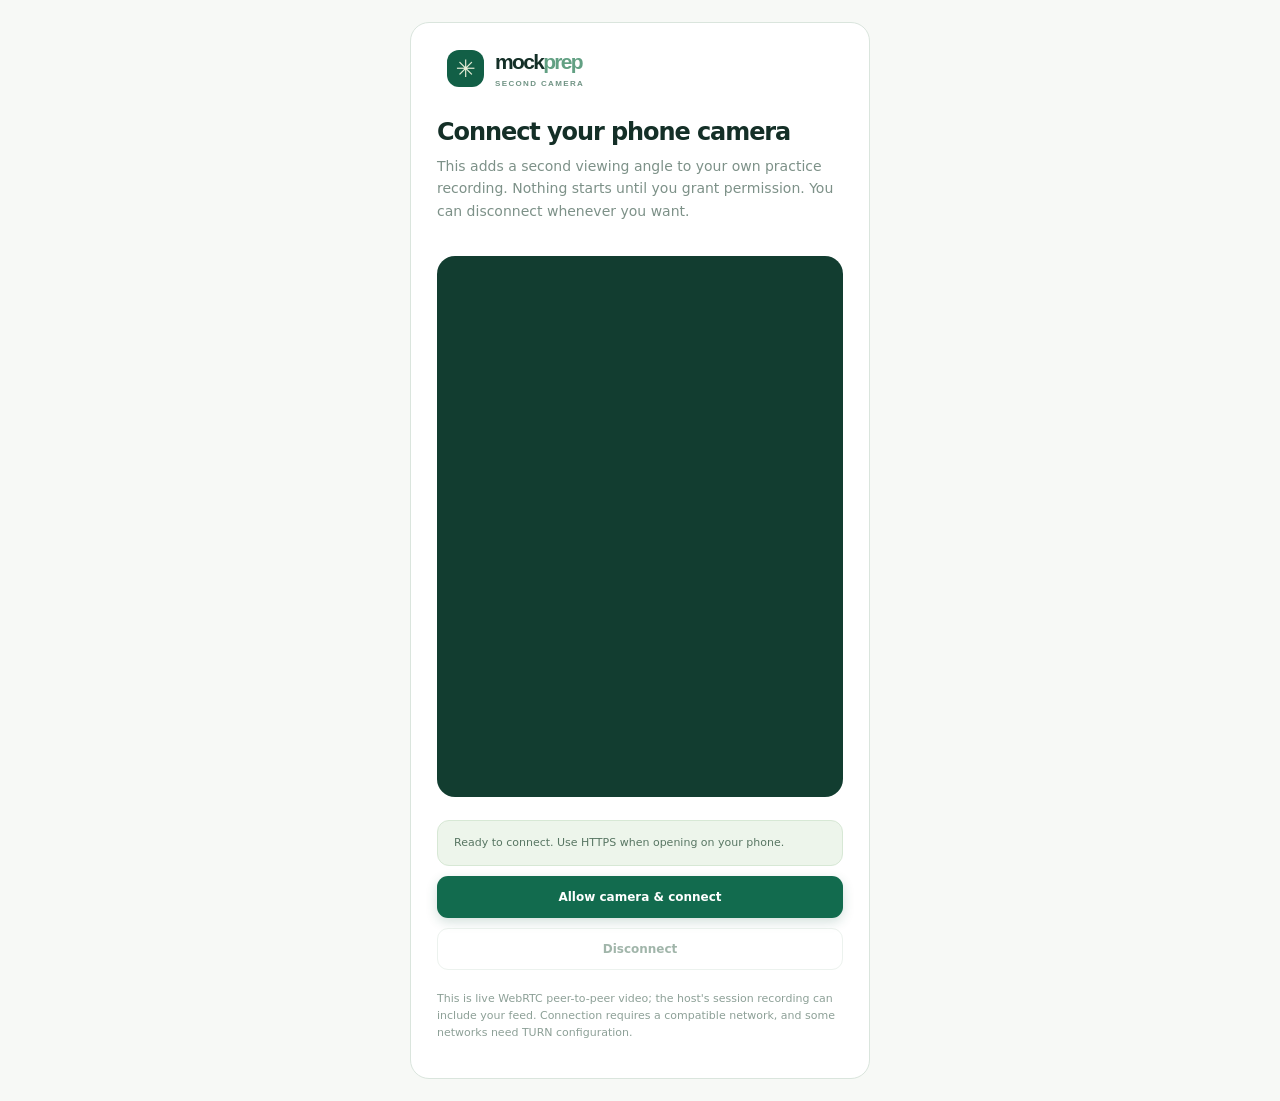
==== static/secondary.html @ 9dd59735 "Initial project upload" ====
<!doctype html><html lang="en"><head><meta charset="utf-8"/><meta name="viewport" content="width=device-width,initial-scale=1"/><title>Secondary camera · Mock Prep</title><link rel="stylesheet" href="/static/style.css"/></head><body class="secondary-body">
<main class="secondary-card"><div class="brand"><span class="brand-mark">✳</span><div class="brand-name">mock<span class="brand-highlight">prep</span><small>SECOND CAMERA</small></div></div>
<h2>Connect your phone camera</h2><p class="muted">This adds a second viewing angle to your own practice recording. Nothing starts until you grant permission. You can disconnect whenever you want.</p>
<video id="preview" autoplay muted playsinline style="width:100%;aspect-ratio:3/4;object-fit:cover;border-radius:18px;background:#123d30;margin:20px 0"></video>
<div id="status" class="info-banner">Ready to connect. Use HTTPS when opening on your phone.</div>
<button id="connect" class="btn primary full">Allow camera & connect</button><button id="disconnect" class="btn ghost full" disabled>Disconnect</button>
<p class="fine-print">This is live WebRTC peer-to-peer video; the host's session recording can include your feed. Connection requires a compatible network, and some networks need TURN configuration.</p>
</main><script type="module" src="/static/secondary.js"></script></body></html>
---- static/style.css ----
:root{--bg:#f7f9f6;--paper:#fff;--ink:#142f27;--ink2:#25483c;--muted:#7d9188;--green:#126b4e;--accent:#dfeedd;--sage:#edf4e9;--line:#dae5dd;--yellow:#f5ecc7;--shadow:0 14px 40px rgba(14,42,28,.065);--danger:#ad514a;--blue:#e8eefb;font-family:'DM Sans',system-ui,sans-serif;color:var(--ink)}*{box-sizing:border-box}body{margin:0;background:var(--bg);font-size:14px}button,input,select,textarea{font:inherit}button{cursor:pointer}button:disabled{cursor:not-allowed;opacity:.5}input,textarea,select{background:#fff;color:var(--ink);border:1px solid #d7e2d9;border-radius:11px;padding:12px 14px;outline:none;max-width:100%}input:focus,textarea:focus,select:focus{border-color:#5fa48a;box-shadow:0 0 0 3px #dbeee3}label{font-weight:700;color:var(--ink);font-size:12px;display:flex;flex-direction:column;gap:8px}h1,h2,h3,h4,p{margin-top:0}h1,h2,h3,h4{font-family:Manrope,system-ui,sans-serif;letter-spacing:-.045em;color:var(--ink)}h1{font-size:36px;line-height:1.2;margin-bottom:10px}h2{font-size:24px;margin-bottom:9px}h3{font-size:17px;margin-bottom:12px}p{line-height:1.6}a{color:var(--green)}.hidden{display:none!important}.muted{color:var(--muted)}.fine-print{font-size:11px;color:#8da097;line-height:1.55}.shell{min-height:100vh;display:flex}.sidebar{width:254px;min-width:254px;padding:30px 18px 24px;background:#f0f5ee;border-right:1px solid var(--line);display:flex;flex-direction:column;gap:30px}.brand{display:flex;align-items:center;gap:11px;padding:0 10px}.brand-mark{display:grid;place-items:center;width:37px;height:37px;border-radius:12px;background:#125f46;color:#e5edd6;font-size:24px}.brand-name{font-family:Manrope,sans-serif;font-weight:800;font-size:21px;letter-spacing:-.08em;line-height:1.2}.brand-highlight{color:#62a083}.brand-name small,.auth-brand small{display:block;font-size:8px;letter-spacing:.17em;color:#719485;font-weight:800;margin-top:5px}.nav-label{color:#90a297;font-size:10px;font-weight:800;letter-spacing:.15em;margin:4px 12px -18px}.nav{display:flex;flex-direction:column;gap:6px}.nav-item{background:transparent;border:0;display:flex;align-items:center;gap:12px;padding:13px 13px;text-align:left;color:#638073;border-radius:12px;font-weight:700;font-size:12px}.nav-item:hover,.nav-item.active{background:#dcebdd;color:#124b39}.nav-icon{font-size:19px;line-height:1;width:23px;text-align:center}.sidebar-bottom{margin-top:auto;display:flex;flex-direction:column;gap:18px}.ai-state{border:1px solid var(--line);background:#f9fcf8;border-radius:13px;padding:13px;display:flex;align-items:center;gap:12px}.ai-state strong,.ai-state small{display:block;font-size:11px}.ai-state small{color:#8a9d90;margin-top:3px}.status-dot{width:9px;height:9px;background:#c5a366;border-radius:50%;box-shadow:0 0 0 4px #e9ead9;flex:none}.status-dot.ready{background:#189565;box-shadow:0 0 0 4px #e4f3e7}.support-box{padding:17px;border-radius:16px;background:#dcebdd}.support-box span{font-size:24px;color:var(--green)}.support-box strong{display:block;font-size:12px;margin:8px 0}.support-box p{font-size:11px;color:#608070;margin:0}.signout{border:0;background:none;color:#7f9186;text-align:left;padding:8px 12px;font-size:12px;font-weight:700}.workspace{flex:1;min-width:0}.topbar{height:72px;display:flex;align-items:center;justify-content:space-between;padding:0 42px;border-bottom:1px solid #e7ece7;background:#fbfcfa}.breadcrumbs{letter-spacing:.08em;font-size:10px;font-weight:800;color:#8da197}.breadcrumbs span{padding:0 10px;color:#bbcbc0}.breadcrumbs strong{color:#34594a}.top-actions{display:flex;gap:12px;align-items:center;font-size:12px;color:#436654;font-weight:700}.top-private{font-size:10px;font-weight:600;color:#85a193;margin-right:10px}.avatar{display:grid;place-items:center;background:#e0f0dc;border:1px solid #cbe1cf;border-radius:11px;width:32px;height:32px;color:#216b4f}.content{max-width:1400px;margin:auto;padding:34px 44px 56px}.heading-row{display:flex;align-items:start;justify-content:space-between;gap:20px;margin-bottom:28px}.heading-row p{color:#85988c;margin:0}.eyebrow{display:block;color:var(--green);font-size:10px;letter-spacing:.14em;font-weight:800;margin-bottom:9px}.btn{display:inline-flex;justify-content:center;align-items:center;gap:9px;border-radius:11px;padding:12px 18px;min-height:42px;white-space:nowrap;font-size:12px;font-weight:800;border:1px solid transparent;transition:.15s}.btn:hover:not(:disabled){transform:translateY(-1px)}.btn.primary{background:var(--green);color:white;box-shadow:0 4px 12px #145c4730}.btn.secondary{color:#145f44;background:#e4f2e6;border-color:#cee4d5}.btn.ghost{color:#456e58;background:#fff;border-color:#dbe7de}.btn.danger{color:var(--danger);background:#fff8f7;border-color:#eecfcd}.btn.full{width:100%}.btn.small{min-height:34px;padding:8px 11px;font-size:11px}.cards-3{display:grid;grid-template-columns:repeat(3,1fr);gap:18px}.cards-2{display:grid;grid-template-columns:repeat(2,1fr);gap:18px}.card{background:var(--paper);border:1px solid var(--line);box-shadow:0 2px 6px rgba(19,54,37,.02);border-radius:17px;padding:22px}.card.sage{background:#eaf3e7}.card.strong-sage{background:#dfefdd}.card.soft-blue{background:#ebf2ff}.card h3{margin-bottom:8px}.card p{font-size:12px;color:#718b7d;margin-bottom:0}.hero{border-radius:20px;padding:30px 34px;background:linear-gradient(110deg,#dcebd6 0%,#ecf5e8 65%,#f0f6ec 100%);position:relative;overflow:hidden;display:flex;align-items:center;justify-content:space-between;min-height:230px;margin-bottom:25px;border:1px solid #cde2d1}.hero:after{content:'✳';position:absolute;font-size:330px;color:#cce4c8;opacity:.47;right:10px;top:-85px;pointer-events:none}.hero-content{z-index:1;max-width:560px}.hero h1{font-size:33px}.hero p{font-size:13px;color:#648472;max-width:460px;margin-bottom:21px}.hero .btn{position:relative;z-index:2}.stat-number{font-size:32px;font-family:Manrope,sans-serif;font-weight:800;letter-spacing:-.06em;margin:5px 0}.stat-label{font-size:11px;color:#839b8b;font-weight:700}.stat-icon{font-size:19px;color:var(--green)}.section-heading{display:flex;align-items:center;justify-content:space-between;margin:27px 0 16px}.section-heading h2{font-size:19px;margin:0}.section-heading button{border:none;background:none;color:var(--green);font-size:12px;font-weight:700}.empty{padding:25px;text-align:center;color:#869b8e;font-size:13px}.empty .illustration{font-size:34px;display:block;margin-bottom:8px}.session-row{display:grid;grid-template-columns:1.3fr .9fr .55fr 1fr auto;align-items:center;gap:10px;padding:15px 17px;border-bottom:1px solid #edf1ed}.session-row:last-child{border-bottom:none}.session-row strong{font-size:12px}.session-row span,.session-row small{font-size:11px;color:#81978a}.pill{display:inline-flex;align-items:center;gap:5px;padding:5px 9px;background:#e4f2e4;color:#207252;border-radius:999px;font-size:10px;font-weight:800}.pill.yellow{background:#fff4d6;color:#9c7c2f}.pill.blue{background:#eaf0fd;color:#4d69a2}.form-grid{display:grid;grid-template-columns:1.45fr 1fr;gap:22px;align-items:start}.field-row{display:grid;grid-template-columns:repeat(2,1fr);gap:15px;margin-bottom:18px}.field{margin-bottom:17px}.choice-row{display:flex;flex-wrap:wrap;gap:10px;margin:12px 0 21px}.choice{display:flex;align-items:center;gap:9px;border:1px solid #dbe7df;padding:11px 14px;border-radius:12px;background:#fff;font-size:12px;font-weight:700;color:#557566;cursor:pointer}.choice input{accent-color:var(--green)}.check-list{display:flex;flex-direction:column;gap:12px}.check-line{display:flex;flex-direction:row;gap:12px;align-items:center;font-size:12px;font-weight:700;padding:12px;border:1px solid #e0eae1;border-radius:12px;background:#fdfefd;cursor:pointer}.check-line input{accent-color:var(--green);width:17px;height:17px;flex:none}.check-line span{font-size:10px;line-height:1.5;color:#88a094;font-weight:400;display:block;margin-top:3px}.device-preview{border-radius:16px;background:#173b30;height:228px;overflow:hidden;display:flex;align-items:center;justify-content:center;position:relative;color:#adc3b3}.device-preview video{width:100%;height:100%;object-fit:cover;transform:scaleX(-1)}.preview-label{position:absolute;left:12px;bottom:12px;background:#102e26dd;color:#e4f2e6;padding:7px 10px;border-radius:8px;font-size:10px;font-weight:700}.note-banner,.info-banner{padding:13px 16px;background:#edf5eb;border:1px solid #d7e8d5;border-radius:12px;color:#587663;font-size:11px;line-height:1.6}.info-banner.warning{background:#fff7e7;border-color:#f4e2b3;color:#886d3e}.info-banner.danger{background:#fff1ef;border-color:#f3cbc6;color:#9f524c}.prepare-actions{display:flex;align-items:center;gap:10px;margin-top:20px;flex-wrap:wrap}.mini-meter{display:flex;gap:3px;align-items:end;height:22px}.mini-meter span{width:4px;border-radius:3px;background:#6daa8b;height:40%}.room-layout{display:grid;grid-template-columns:minmax(0,1.5fr) minmax(300px,.75fr);gap:20px}.exam-top{display:flex;justify-content:space-between;gap:15px;align-items:center;margin-bottom:20px}.exam-status{display:flex;gap:10px;align-items:center;flex-wrap:wrap}.record-chip{display:flex;gap:8px;align-items:center;background:#f5e3de;color:#a95e51;border-radius:99px;padding:8px 12px;font-size:10px;font-weight:800}.record-chip .record-dot{height:7px;width:7px;background:#e15e55;border-radius:50%;animation:pulse 1.5s infinite}@keyframes pulse{50%{opacity:.3}}.timer{font-family:Manrope,sans-serif;font-weight:800;font-size:18px;color:#456d53}.room-question{padding:24px 26px;border-radius:18px;background:#e6f1e3;border:1px solid #d1e4ce;min-height:154px}.room-question h2{font-size:22px;line-height:1.45;max-width:620px}.question-number{font-size:10px;font-weight:800;color:#5c9175;letter-spacing:.15em;display:block;margin-bottom:12px}.video-stage{height:260px;border-radius:17px;background:#0d2924;display:grid;grid-template-columns:1fr 1fr;gap:10px;padding:12px;margin:18px 0}.video-feed{border-radius:11px;background:#16392e;overflow:hidden;position:relative;display:flex;align-items:center;justify-content:center;color:#82a99a;font-size:12px;min-width:0}.video-feed video{height:100%;width:100%;object-fit:cover}.video-feed .feed-name{position:absolute;left:10px;bottom:10px;padding:5px 8px;border-radius:6px;background:#06271ebd;color:#fff;font-size:10px}.video-feed .placeholder{padding:15px;text-align:center}.room-answer{width:100%;min-height:122px;resize:vertical;margin-top:12px;background:#fcfefb}.room-controls{display:flex;gap:10px;align-items:center;justify-content:space-between;flex-wrap:wrap;margin-top:15px}.room-side{display:flex;flex-direction:column;gap:15px}.signal-grid{display:grid;grid-template-columns:1fr 1fr;gap:9px}.signal{border-radius:12px;border:1px solid #e4ede6;padding:11px;background:#fbfdfb}.signal strong{display:block;font-size:11px}.signal small{font-size:10px;color:#8ca194}.signal .dot{display:inline-block;width:7px;height:7px;border-radius:50%;background:#a6b9ae;margin-right:5px}.signal .dot.on{background:#24996b}.progress-track{height:7px;background:#e4ebe2;border-radius:99px;overflow:hidden;margin-top:14px}.progress-track>div{height:100%;width:0;background:#23825d;border-radius:99px}.activity-list{max-height:205px;overflow:auto;display:flex;flex-direction:column;gap:10px}.activity{display:flex;gap:10px;align-items:start;font-size:10px;color:#6e8c7a}.activity time{font-family:monospace;color:#a4b8ab}.activity strong{font-weight:700;color:#3b624c}.room-side .card{padding:18px}.room-side .card h3{font-size:13px}.report-hero{background:#e8f3e6;border-radius:19px;padding:26px 30px;display:flex;align-items:center;justify-content:space-between;gap:25px;border:1px solid #d2e6d1;margin-bottom:24px}.report-score{font-size:57px;font-weight:800;font-family:Manrope,sans-serif;letter-spacing:-.08em;color:#126b4e;line-height:1}.report-score small{font-size:17px;letter-spacing:0}.report-stat{display:grid;grid-template-columns:repeat(2,1fr);gap:12px}.report-stat .metric{background:#f4f8f2;border-radius:12px;padding:14px}.report-stat .metric span{font-size:10px;color:#729482}.report-stat .metric strong{display:block;font-size:19px;margin-top:6px}.report-bullets{display:flex;flex-direction:column;gap:11px;margin:0;padding:0;list-style:none}.report-bullets li{line-height:1.6;font-size:12px;color:#557465;position:relative;padding-left:19px}.report-bullets li:before{content:'✳';position:absolute;left:0;top:0;color:#32936c}.score-row{display:flex;align-items:center;gap:15px;margin:16px 0}.score-row label{width:115px;flex:none}.score-row .progress-track{flex:1;margin:0;height:8px}.score-row strong{font-size:11px;width:35px;text-align:right}.qa-entry{padding:18px 0;border-bottom:1px solid var(--line)}.qa-entry:last-child{border-bottom:none}.qa-entry .q{font-size:13px;font-weight:800;margin-bottom:8px}.qa-entry .a{font-size:12px;color:#648270;line-height:1.6;white-space:pre-wrap}.qa-entry .feedback{margin-top:10px;background:#f0f6ee;border-radius:9px;padding:10px 12px;color:#416951;font-size:11px}.divider{height:1px;background:var(--line);margin:18px 0}.event-table{width:100%;border-collapse:collapse}.event-table td,.event-table th{padding:12px;border-bottom:1px solid #e9eee9;font-size:11px;text-align:left}.event-table th{color:#91a496;font-size:10px;letter-spacing:.08em}.chart{display:flex;gap:8px;align-items:end;height:175px;padding-top:12px}.chart-item{flex:1;display:flex;flex-direction:column;align-items:center;justify-content:end;gap:7px;min-width:0}.chart-bar{background:#b8d9bb;border-radius:7px 7px 0 0;width:70%;max-width:48px;min-height:3px}.chart-item:last-child .chart-bar{background:#267854}.chart-item span{font-size:9px;color:#8ca295}.chart-item strong{font-size:10px;color:#477458}.toast{position:fixed;bottom:24px;right:26px;background:#133e30;color:#fff;padding:14px 19px;border-radius:13px;z-index:2000;box-shadow:0 14px 50px #1a3e3060;max-width:400px;font-size:12px;line-height:1.5}.toast.error{background:#963c3b}.auth-backdrop{position:fixed;inset:0;z-index:1000;background:linear-gradient(140deg,#e0eee0,#fafcf8 65%,#eaf2e4);display:grid;place-items:center;padding:20px}.auth-card{width:100%;max-width:400px;background:white;border:1px solid #e0ebe0;border-radius:22px;box-shadow:var(--shadow);padding:32px}.auth-brand{display:flex;align-items:center;gap:10px;font-weight:800;font-family:Manrope;font-size:22px;letter-spacing:-.06em;margin-bottom:33px}.auth-card h1{font-size:29px}.auth-card .muted{font-size:12px;margin-bottom:25px}.auth-card form{display:flex;flex-direction:column;gap:16px}.auth-card label{font-size:12px}.auth-card .btn{margin-top:7px}.auth-switch{border:0;background:none;color:#6e8877;font-size:12px;margin:19px auto;display:block}.auth-switch strong{color:var(--green)}.auth-privacy{border-top:1px solid #e8eee8;padding-top:17px;color:#92a49a;font-size:10px;line-height:1.6;text-align:center;margin:0}.source-video{display:none!important}.secondary-body{min-height:100vh;display:grid;place-items:center;padding:22px}.secondary-card{width:100%;max-width:460px;background:white;padding:26px;border:1px solid var(--line);border-radius:19px}.secondary-card h2{margin-top:29px}.secondary-card .btn{margin-top:10px}.secondary-card .fine-print{margin-top:20px}.tag{font-size:10px;color:#458968;font-weight:800;letter-spacing:.1em}.widget-row{display:flex;gap:10px;flex-wrap:wrap;align-items:center}.small-code{word-break:break-all;font-size:11px;background:#e8f1e7;border:1px solid #cbded0;padding:10px;border-radius:9px;color:#446e58}.no-wrap{white-space:nowrap}.danger-zone{border:1px solid #f0c9c5;background:#fff8f8;border-radius:16px;padding:20px}.notice{font-size:11px;color:#95a498;margin-top:11px}.status-legend{display:flex;gap:15px;flex-wrap:wrap;color:#83a090;font-size:10px}.spinner{display:inline-block;width:14px;height:14px;border:2px solid #ffffff7a;border-top-color:transparent;border-radius:50%;animation:spin .7s linear infinite}@keyframes spin{to{transform:rotate(360deg)}}
@media(max-width:1050px){.sidebar{width:215px;min-width:215px}.content{padding:25px 25px 55px}.room-layout{grid-template-columns:1fr}.room-side{display:grid;grid-template-columns:repeat(2,1fr)}}@media(max-width:730px){.shell{display:block}.sidebar{width:100%;min-width:0;padding:11px 13px;gap:6px;position:sticky;top:0;z-index:200;border-bottom:1px solid var(--line)}.sidebar .brand,.sidebar .sidebar-bottom,.nav-label{display:none}.sidebar .nav{flex-direction:row;justify-content:space-between;gap:3px}.nav-item{font-size:0;flex:1;justify-content:center;padding:12px 4px}.nav-icon{font-size:20px}.topbar{height:54px;padding:0 17px}.top-private{display:none}.content{padding:20px 16px 50px}.heading-row{display:block}.heading-row>.btn{margin-top:15px}.hero{padding:22px;min-height:210px}.hero:after{font-size:210px;right:-20px;top:0}.hero h1{font-size:26px}.hero p{max-width:300px}.cards-3,.cards-2,.form-grid{grid-template-columns:1fr}.field-row{grid-template-columns:1fr}.room-side{grid-template-columns:1fr}.video-stage{height:190px}.room-question{padding:17px}.room-question h2{font-size:17px}.report-hero{display:block}.report-score{margin-top:20px}.session-row{grid-template-columns:1fr 1fr}.session-row>*:nth-child(3){display:none}.session-row .btn{justify-self:start}.room-controls{align-items:stretch}.room-controls .btn{flex:1}.top-actions #userName{display:none}}


/* Detailed Mock Exam Report Custom Styling */
body:has(.report-page), .workspace:has(.report-page) { background: #f5faf4 !important; }
.report-page { max-width: 1240px; margin: 0 auto; font-family: -apple-system, BlinkMacSystemFont, "Segoe UI", Roboto, "Helvetica Neue", Arial, sans-serif; }
.report-header { display: flex; justify-content: space-between; align-items: flex-start; margin-bottom: 18px; }
.report-title-group h1 { font-size: 28px; font-weight: 700; color: #16201a; margin: 0 0 6px 0; letter-spacing: -0.02em; }
.report-subtitle { font-size: 13px; color: #6f8377; margin: 0; font-weight: 400; }
.report-ready-badge { background: #bddecb; color: #1d5f3a; font-size: 10px; font-weight: 800; letter-spacing: 0.08em; padding: 6px 14px; border-radius: 999px; text-transform: uppercase; display: inline-flex; align-items: center; }
.report-tabs { display: flex; gap: 8px; margin-bottom: 22px; align-items: center; }
.report-tab-btn { border: none; background: transparent; color: #5d7567; font-size: 12px; font-weight: 500; padding: 7px 15px; border-radius: 999px; cursor: pointer; transition: all 0.15s; }
.report-tab-btn:hover { background: #eaf3e8; color: #143d28; }
.report-tab-btn.active { background: #cbe6d4; color: #143d28; font-weight: 700; }
.report-metric-cards { display: grid; grid-template-columns: repeat(4, 1fr); gap: 16px; margin-bottom: 18px; }
.report-metric-card { background: #ffffff; border: 1px solid #dae5dd; border-radius: 14px; padding: 18px 20px; box-shadow: 0 1px 3px rgba(18,50,35,0.02); }
.report-metric-card.warning { background: #fff5da; border-color: #fae4a8; }
.metric-top-label { font-size: 11.5px; font-weight: 500; color: #6f8578; margin-bottom: 6px; }
.report-metric-card.warning .metric-top-label { color: #7d6328; }
.metric-big-val { font-size: 28px; font-weight: 700; color: #16201a; margin: 4px 0 2px; line-height: 1.1; letter-spacing: -0.02em; }
.metric-big-val small { font-size: 20px; font-weight: 500; color: #16201a; }
.report-metric-card.warning .metric-big-val { color: #16201a; }
.metric-caption { font-size: 11px; color: #879c90; }
.report-metric-card.warning .metric-caption { color: #94783b; }
.report-alert-banner { background: #fdf6da; border: 1px solid #fae4a8; border-radius: 12px; padding: 15px 19px; margin-bottom: 20px; }
.report-alert-banner .alert-title { font-size: 13px; font-weight: 700; color: #784812; margin-bottom: 4px; }
.report-alert-banner .alert-desc { font-size: 11.5px; color: #8a581c; line-height: 1.5; margin: 0; }
.report-three-col { display: grid; grid-template-columns: 1fr 1.15fr 0.98fr; gap: 16px; margin-bottom: 18px; align-items: stretch; }
.report-col-card { background: #ffffff; border: 1px solid #dae5dd; border-radius: 14px; padding: 20px; display: flex; flex-direction: column; box-shadow: 0 1px 3px rgba(18,50,35,0.02); }
.report-col-card.sage-card { background: #edf5ea; border-color: #dceadc; }
.report-col-card h3 { font-size: 15px; font-weight: 700; color: #16201a; margin: 0 0 4px 0; }
.report-col-card .col-sub { font-size: 11.5px; color: #72877b; margin: 0 0 16px 0; }
.report-col-card.sage-card .col-sub { color: #6d8376; }
.q-review-list { display: flex; flex-direction: column; gap: 10px; }
.q-review-item { background: #eff9ee; border: 1px solid #ddedd9; border-radius: 8px; padding: 11px 13px; cursor: pointer; transition: border-color 0.15s, background 0.15s; }
.q-review-item:hover { border-color: #bcd4c2; }
.q-review-item.needs-review { background: #fff8dc; border-color: #fae6b2; }
.q-item-header { font-size: 12.5px; font-weight: 700; color: #16201a; margin-bottom: 3px; }
.q-item-verdict { font-size: 11.5px; color: #366049; display: block; font-weight: 500; }
.q-review-item.needs-review .q-item-verdict { color: #8e4e08; font-weight: 600; }
.q-item-cma { font-size: 10.5px; color: #758d80; display: block; margin-top: 3px; }
.q-review-item.needs-review .q-item-cma { color: #8d7546; }
.q-item-detail { display: none; margin-top: 10px; padding-top: 10px; border-top: 1px dashed #dbe5dc; font-size: 11px; color: #507060; }
.q-review-item.expanded .q-item-detail { display: block; }
.timeline-list { display: flex; flex-direction: column; gap: 14px; }
.timeline-row { display: grid; grid-template-columns: 46px 1fr; gap: 10px; align-items: start; }
.timeline-time { font-family: ui-monospace, SFMono-Regular, Menlo, monospace; font-size: 11.5px; font-weight: 700; color: #16201a; }
.timeline-title { font-size: 12px; font-weight: 700; color: #16201a; display: block; }
.timeline-sub { font-size: 10.5px; color: #758d80; display: block; margin-top: 2px; }
.cma-chart-box { position: relative; width: 100%; height: 215px; margin: 0 auto; display: flex; align-items: center; justify-content: center; }
.cma-svg { width: 100%; height: 100%; overflow: visible; }
.cma-legend { font-size: 11px; color: #4e6b5b; line-height: 1.6; margin-top: 10px; }
.cma-disclaimer { font-size: 10.5px; color: #748e80; padding-top: 14px; margin-top: auto; line-height: 1.4; border-top: none; }
.report-bottom-grid { display: grid; grid-template-columns: 1.8fr 1fr; gap: 16px; margin-bottom: 20px; }
.evidence-card { background: #ffffff; border: 1px solid #dae5dd; border-radius: 12px; padding: 18px 20px; box-shadow: 0 1px 3px rgba(18,50,35,0.02); }
.evidence-card h3 { font-size: 14px; font-weight: 700; color: #16201a; margin: 0 0 6px 0; }
.evidence-status { font-size: 11.5px; font-weight: 500; color: #274f3b; margin-bottom: 5px; }
.evidence-desc { font-size: 10.5px; color: #768e81; line-height: 1.5; margin-top: 0; }
.nextstep-card { background: #eff7ec; border: 1px solid #dceadc; border-radius: 12px; padding: 18px 20px; display: flex; flex-direction: column; }
.nextstep-card h3 { font-size: 14px; font-weight: 700; color: #16201a; margin: 0 0 6px 0; }
.nextstep-text { font-size: 11.5px; color: #3d5e4d; margin-bottom: 12px; }
.nextstep-actions { display: flex; gap: 8px; margin-top: auto; }
.btn-dark-sm { background: #1b221e; color: #ffffff; border: none; border-radius: 6px; padding: 7px 15px; font-size: 11.5px; font-weight: 600; cursor: pointer; transition: transform 0.15s; }
.btn-dark-sm:hover { transform: translateY(-1px); }
.btn-outline-sm { background: #ffffff; border: 1px solid #cbd8cd; color: #1b221e; border-radius: 6px; padding: 7px 15px; font-size: 11.5px; font-weight: 600; cursor: pointer; transition: transform 0.15s; }
.btn-outline-sm:hover { transform: translateY(-1px); }
.report-footer-actions { display: flex; align-items: center; gap: 10px; flex-wrap: wrap; margin-top: 8px; }
.report-footer-actions .btn { background: #ffffff; border: 1px solid #cbd8cd; color: #1b221e; border-radius: 6px; padding: 7px 15px; font-size: 11.5px; font-weight: 600; }
.report-footer-note { font-size: 10.5px; color: #768e81; margin-left: 10px; }
.recording-modal-backdrop { position: fixed; inset: 0; background: rgba(14, 34, 25, 0.65); backdrop-filter: blur(4px); z-index: 2500; display: flex; align-items: center; justify-content: center; padding: 20px; }
.recording-modal-card { background: #ffffff; border-radius: 16px; max-width: 720px; width: 100%; padding: 22px; box-shadow: 0 20px 50px rgba(0,0,0,0.2); }
@media (max-width: 950px) {
  .report-metric-cards { grid-template-columns: repeat(2, 1fr); }
  .report-three-col { grid-template-columns: 1fr; }
  .report-bottom-grid { grid-template-columns: 1fr; }
}
@media (max-width: 550px) {
  .report-metric-cards { grid-template-columns: 1fr; }
  .report-header { flex-direction: column; gap: 10px; }
}
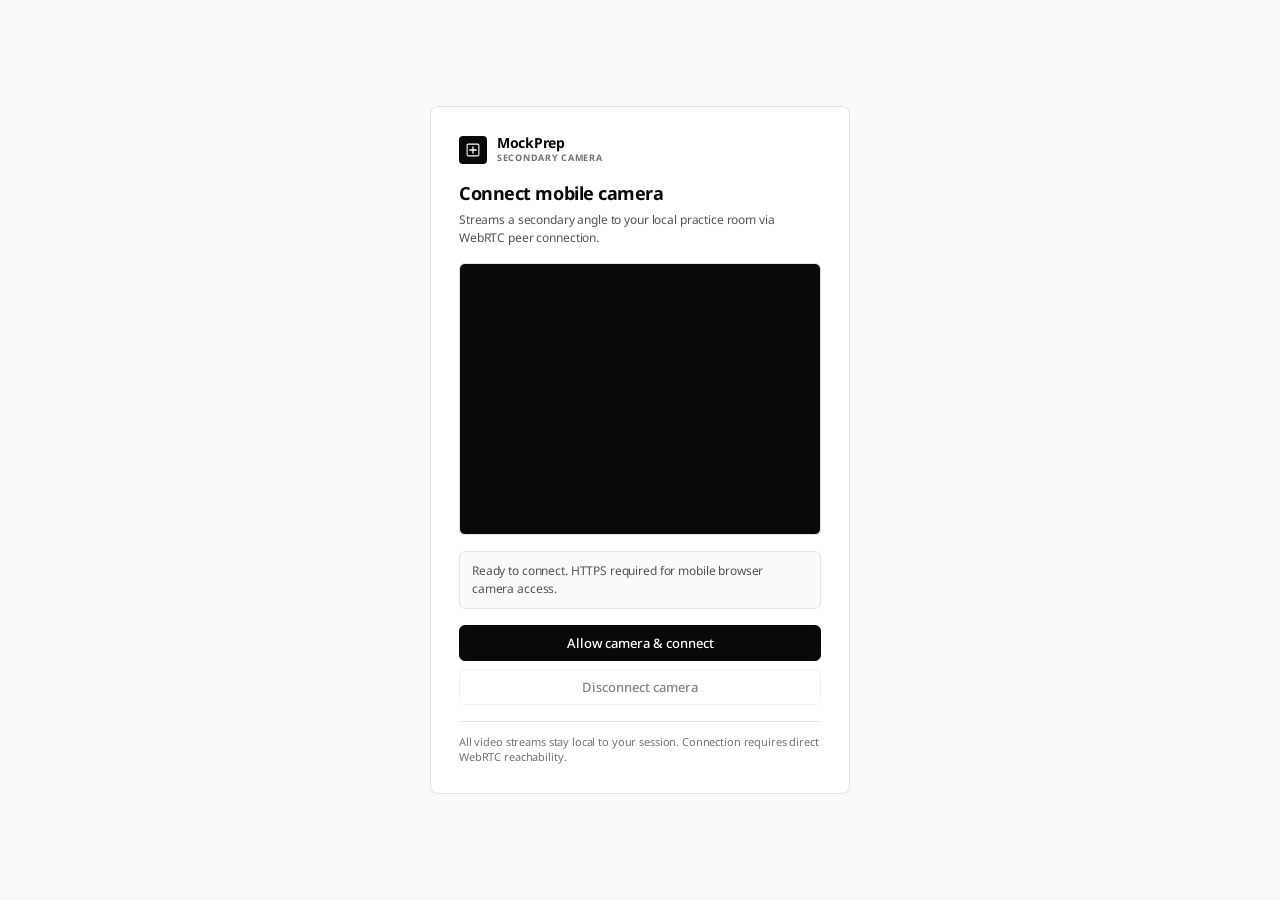
==== commit e086ecd7: "DESIGN SYTEM CHANGE AND ALL REMAINS CHANGE ARE DONE" ====
--- a/static/secondary.html
+++ b/static/secondary.html
@@ -1,8 +1,51 @@
-<!doctype html><html lang="en"><head><meta charset="utf-8"/><meta name="viewport" content="width=device-width,initial-scale=1"/><title>Secondary camera · Mock Prep</title><link rel="stylesheet" href="/static/style.css"/></head><body class="secondary-body">
-<main class="secondary-card"><div class="brand"><span class="brand-mark">✳</span><div class="brand-name">mock<span class="brand-highlight">prep</span><small>SECOND CAMERA</small></div></div>
-<h2>Connect your phone camera</h2><p class="muted">This adds a second viewing angle to your own practice recording. Nothing starts until you grant permission. You can disconnect whenever you want.</p>
-<video id="preview" autoplay muted playsinline style="width:100%;aspect-ratio:3/4;object-fit:cover;border-radius:18px;background:#123d30;margin:20px 0"></video>
-<div id="status" class="info-banner">Ready to connect. Use HTTPS when opening on your phone.</div>
-<button id="connect" class="btn primary full">Allow camera & connect</button><button id="disconnect" class="btn ghost full" disabled>Disconnect</button>
-<p class="fine-print">This is live WebRTC peer-to-peer video; the host's session recording can include your feed. Connection requires a compatible network, and some networks need TURN configuration.</p>
-</main><script type="module" src="/static/secondary.js"></script></body></html>
+<!doctype html>
+<html lang="en">
+<head>
+  <meta charset="utf-8" />
+  <meta name="viewport" content="width=device-width, initial-scale=1" />
+  <title>Secondary Camera — MockPrep</title>
+  <link rel="preconnect" href="https://fonts.googleapis.com" />
+  <link rel="preconnect" href="https://fonts.gstatic.com" crossorigin />
+  <link href="https://fonts.googleapis.com/css2?family=Noto+Sans:wght@400;500;600;700&display=swap" rel="stylesheet" />
+  <link rel="stylesheet" href="/static/style.css?v=3" />
+</head>
+<body class="secondary-body">
+  <main class="secondary-card" aria-label="Secondary camera connection">
+    <div class="auth-brand" style="margin-bottom: 0;">
+      <div class="brand-symbol">
+        <svg width="16" height="16" viewBox="0 0 15 15" fill="none" xmlns="http://www.w3.org/2000/svg">
+          <path d="M1.5 3C1.5 2.17157 2.17157 1.5 3 1.5H12C12.8284 1.5 13.5 2.17157 13.5 3V12C13.5 12.8284 12.8284 13.5 12 13.5H3C2.17157 13.5 1.5 12.8284 1.5 12V3ZM3 2.5C2.72386 2.5 2.5 2.72386 2.5 3V12C2.5 12.2761 2.72386 12.5 3 12.5H12C12.2761 12.5 12.5 12.2761 12.5 12V3C12.5 2.72386 12.2761 2.5 12 2.5H3Z" fill="currentColor" fill-rule="evenodd" clip-rule="evenodd"/>
+          <path d="M4.5 7.5H10.5M7.5 4.5V10.5" stroke="currentColor" stroke-width="1.2" stroke-linecap="round"/>
+        </svg>
+      </div>
+      <div>
+        <div class="brand-title">MockPrep</div>
+        <div class="brand-sub">SECONDARY CAMERA</div>
+      </div>
+    </div>
+
+    <div>
+      <h1 style="font-size: 18px; margin-bottom: 4px;">Connect mobile camera</h1>
+      <p style="font-size: 12px; color: var(--text-secondary); line-height: 1.5;">
+        Streams a secondary angle to your local practice room via WebRTC peer connection.
+      </p>
+    </div>
+
+    <video id="preview" autoplay muted playsinline class="secondary-video-box"></video>
+
+    <div id="status" class="info-banner">
+      Ready to connect. HTTPS required for mobile browser camera access.
+    </div>
+
+    <div style="display: flex; flex-direction: column; gap: 8px;">
+      <button id="connect" class="btn primary full">Allow camera & connect</button>
+      <button id="disconnect" class="btn secondary full" disabled>Disconnect camera</button>
+    </div>
+
+    <p style="font-size: 11px; color: var(--text-muted); line-height: 1.4; border-top: 1px solid var(--border); padding-top: 12px;">
+      All video streams stay local to your session. Connection requires direct WebRTC reachability.
+    </p>
+  </main>
+  <script type="module" src="/static/secondary.js?v=3"></script>
+</body>
+</html>
--- a/static/style.css
+++ b/static/style.css
@@ -1,81 +1,1341 @@
-:root{--bg:#f7f9f6;--paper:#fff;--ink:#142f27;--ink2:#25483c;--muted:#7d9188;--green:#126b4e;--accent:#dfeedd;--sage:#edf4e9;--line:#dae5dd;--yellow:#f5ecc7;--shadow:0 14px 40px rgba(14,42,28,.065);--danger:#ad514a;--blue:#e8eefb;font-family:'DM Sans',system-ui,sans-serif;color:var(--ink)}*{box-sizing:border-box}body{margin:0;background:var(--bg);font-size:14px}button,input,select,textarea{font:inherit}button{cursor:pointer}button:disabled{cursor:not-allowed;opacity:.5}input,textarea,select{background:#fff;color:var(--ink);border:1px solid #d7e2d9;border-radius:11px;padding:12px 14px;outline:none;max-width:100%}input:focus,textarea:focus,select:focus{border-color:#5fa48a;box-shadow:0 0 0 3px #dbeee3}label{font-weight:700;color:var(--ink);font-size:12px;display:flex;flex-direction:column;gap:8px}h1,h2,h3,h4,p{margin-top:0}h1,h2,h3,h4{font-family:Manrope,system-ui,sans-serif;letter-spacing:-.045em;color:var(--ink)}h1{font-size:36px;line-height:1.2;margin-bottom:10px}h2{font-size:24px;margin-bottom:9px}h3{font-size:17px;margin-bottom:12px}p{line-height:1.6}a{color:var(--green)}.hidden{display:none!important}.muted{color:var(--muted)}.fine-print{font-size:11px;color:#8da097;line-height:1.55}.shell{min-height:100vh;display:flex}.sidebar{width:254px;min-width:254px;padding:30px 18px 24px;background:#f0f5ee;border-right:1px solid var(--line);display:flex;flex-direction:column;gap:30px}.brand{display:flex;align-items:center;gap:11px;padding:0 10px}.brand-mark{display:grid;place-items:center;width:37px;height:37px;border-radius:12px;background:#125f46;color:#e5edd6;font-size:24px}.brand-name{font-family:Manrope,sans-serif;font-weight:800;font-size:21px;letter-spacing:-.08em;line-height:1.2}.brand-highlight{color:#62a083}.brand-name small,.auth-brand small{display:block;font-size:8px;letter-spacing:.17em;color:#719485;font-weight:800;margin-top:5px}.nav-label{color:#90a297;font-size:10px;font-weight:800;letter-spacing:.15em;margin:4px 12px -18px}.nav{display:flex;flex-direction:column;gap:6px}.nav-item{background:transparent;border:0;display:flex;align-items:center;gap:12px;padding:13px 13px;text-align:left;color:#638073;border-radius:12px;font-weight:700;font-size:12px}.nav-item:hover,.nav-item.active{background:#dcebdd;color:#124b39}.nav-icon{font-size:19px;line-height:1;width:23px;text-align:center}.sidebar-bottom{margin-top:auto;display:flex;flex-direction:column;gap:18px}.ai-state{border:1px solid var(--line);background:#f9fcf8;border-radius:13px;padding:13px;display:flex;align-items:center;gap:12px}.ai-state strong,.ai-state small{display:block;font-size:11px}.ai-state small{color:#8a9d90;margin-top:3px}.status-dot{width:9px;height:9px;background:#c5a366;border-radius:50%;box-shadow:0 0 0 4px #e9ead9;flex:none}.status-dot.ready{background:#189565;box-shadow:0 0 0 4px #e4f3e7}.support-box{padding:17px;border-radius:16px;background:#dcebdd}.support-box span{font-size:24px;color:var(--green)}.support-box strong{display:block;font-size:12px;margin:8px 0}.support-box p{font-size:11px;color:#608070;margin:0}.signout{border:0;background:none;color:#7f9186;text-align:left;padding:8px 12px;font-size:12px;font-weight:700}.workspace{flex:1;min-width:0}.topbar{height:72px;display:flex;align-items:center;justify-content:space-between;padding:0 42px;border-bottom:1px solid #e7ece7;background:#fbfcfa}.breadcrumbs{letter-spacing:.08em;font-size:10px;font-weight:800;color:#8da197}.breadcrumbs span{padding:0 10px;color:#bbcbc0}.breadcrumbs strong{color:#34594a}.top-actions{display:flex;gap:12px;align-items:center;font-size:12px;color:#436654;font-weight:700}.top-private{font-size:10px;font-weight:600;color:#85a193;margin-right:10px}.avatar{display:grid;place-items:center;background:#e0f0dc;border:1px solid #cbe1cf;border-radius:11px;width:32px;height:32px;color:#216b4f}.content{max-width:1400px;margin:auto;padding:34px 44px 56px}.heading-row{display:flex;align-items:start;justify-content:space-between;gap:20px;margin-bottom:28px}.heading-row p{color:#85988c;margin:0}.eyebrow{display:block;color:var(--green);font-size:10px;letter-spacing:.14em;font-weight:800;margin-bottom:9px}.btn{display:inline-flex;justify-content:center;align-items:center;gap:9px;border-radius:11px;padding:12px 18px;min-height:42px;white-space:nowrap;font-size:12px;font-weight:800;border:1px solid transparent;transition:.15s}.btn:hover:not(:disabled){transform:translateY(-1px)}.btn.primary{background:var(--green);color:white;box-shadow:0 4px 12px #145c4730}.btn.secondary{color:#145f44;background:#e4f2e6;border-color:#cee4d5}.btn.ghost{color:#456e58;background:#fff;border-color:#dbe7de}.btn.danger{color:var(--danger);background:#fff8f7;border-color:#eecfcd}.btn.full{width:100%}.btn.small{min-height:34px;padding:8px 11px;font-size:11px}.cards-3{display:grid;grid-template-columns:repeat(3,1fr);gap:18px}.cards-2{display:grid;grid-template-columns:repeat(2,1fr);gap:18px}.card{background:var(--paper);border:1px solid var(--line);box-shadow:0 2px 6px rgba(19,54,37,.02);border-radius:17px;padding:22px}.card.sage{background:#eaf3e7}.card.strong-sage{background:#dfefdd}.card.soft-blue{background:#ebf2ff}.card h3{margin-bottom:8px}.card p{font-size:12px;color:#718b7d;margin-bottom:0}.hero{border-radius:20px;padding:30px 34px;background:linear-gradient(110deg,#dcebd6 0%,#ecf5e8 65%,#f0f6ec 100%);position:relative;overflow:hidden;display:flex;align-items:center;justify-content:space-between;min-height:230px;margin-bottom:25px;border:1px solid #cde2d1}.hero:after{content:'✳';position:absolute;font-size:330px;color:#cce4c8;opacity:.47;right:10px;top:-85px;pointer-events:none}.hero-content{z-index:1;max-width:560px}.hero h1{font-size:33px}.hero p{font-size:13px;color:#648472;max-width:460px;margin-bottom:21px}.hero .btn{position:relative;z-index:2}.stat-number{font-size:32px;font-family:Manrope,sans-serif;font-weight:800;letter-spacing:-.06em;margin:5px 0}.stat-label{font-size:11px;color:#839b8b;font-weight:700}.stat-icon{font-size:19px;color:var(--green)}.section-heading{display:flex;align-items:center;justify-content:space-between;margin:27px 0 16px}.section-heading h2{font-size:19px;margin:0}.section-heading button{border:none;background:none;color:var(--green);font-size:12px;font-weight:700}.empty{padding:25px;text-align:center;color:#869b8e;font-size:13px}.empty .illustration{font-size:34px;display:block;margin-bottom:8px}.session-row{display:grid;grid-template-columns:1.3fr .9fr .55fr 1fr auto;align-items:center;gap:10px;padding:15px 17px;border-bottom:1px solid #edf1ed}.session-row:last-child{border-bottom:none}.session-row strong{font-size:12px}.session-row span,.session-row small{font-size:11px;color:#81978a}.pill{display:inline-flex;align-items:center;gap:5px;padding:5px 9px;background:#e4f2e4;color:#207252;border-radius:999px;font-size:10px;font-weight:800}.pill.yellow{background:#fff4d6;color:#9c7c2f}.pill.blue{background:#eaf0fd;color:#4d69a2}.form-grid{display:grid;grid-template-columns:1.45fr 1fr;gap:22px;align-items:start}.field-row{display:grid;grid-template-columns:repeat(2,1fr);gap:15px;margin-bottom:18px}.field{margin-bottom:17px}.choice-row{display:flex;flex-wrap:wrap;gap:10px;margin:12px 0 21px}.choice{display:flex;align-items:center;gap:9px;border:1px solid #dbe7df;padding:11px 14px;border-radius:12px;background:#fff;font-size:12px;font-weight:700;color:#557566;cursor:pointer}.choice input{accent-color:var(--green)}.check-list{display:flex;flex-direction:column;gap:12px}.check-line{display:flex;flex-direction:row;gap:12px;align-items:center;font-size:12px;font-weight:700;padding:12px;border:1px solid #e0eae1;border-radius:12px;background:#fdfefd;cursor:pointer}.check-line input{accent-color:var(--green);width:17px;height:17px;flex:none}.check-line span{font-size:10px;line-height:1.5;color:#88a094;font-weight:400;display:block;margin-top:3px}.device-preview{border-radius:16px;background:#173b30;height:228px;overflow:hidden;display:flex;align-items:center;justify-content:center;position:relative;color:#adc3b3}.device-preview video{width:100%;height:100%;object-fit:cover;transform:scaleX(-1)}.preview-label{position:absolute;left:12px;bottom:12px;background:#102e26dd;color:#e4f2e6;padding:7px 10px;border-radius:8px;font-size:10px;font-weight:700}.note-banner,.info-banner{padding:13px 16px;background:#edf5eb;border:1px solid #d7e8d5;border-radius:12px;color:#587663;font-size:11px;line-height:1.6}.info-banner.warning{background:#fff7e7;border-color:#f4e2b3;color:#886d3e}.info-banner.danger{background:#fff1ef;border-color:#f3cbc6;color:#9f524c}.prepare-actions{display:flex;align-items:center;gap:10px;margin-top:20px;flex-wrap:wrap}.mini-meter{display:flex;gap:3px;align-items:end;height:22px}.mini-meter span{width:4px;border-radius:3px;background:#6daa8b;height:40%}.room-layout{display:grid;grid-template-columns:minmax(0,1.5fr) minmax(300px,.75fr);gap:20px}.exam-top{display:flex;justify-content:space-between;gap:15px;align-items:center;margin-bottom:20px}.exam-status{display:flex;gap:10px;align-items:center;flex-wrap:wrap}.record-chip{display:flex;gap:8px;align-items:center;background:#f5e3de;color:#a95e51;border-radius:99px;padding:8px 12px;font-size:10px;font-weight:800}.record-chip .record-dot{height:7px;width:7px;background:#e15e55;border-radius:50%;animation:pulse 1.5s infinite}@keyframes pulse{50%{opacity:.3}}.timer{font-family:Manrope,sans-serif;font-weight:800;font-size:18px;color:#456d53}.room-question{padding:24px 26px;border-radius:18px;background:#e6f1e3;border:1px solid #d1e4ce;min-height:154px}.room-question h2{font-size:22px;line-height:1.45;max-width:620px}.question-number{font-size:10px;font-weight:800;color:#5c9175;letter-spacing:.15em;display:block;margin-bottom:12px}.video-stage{height:260px;border-radius:17px;background:#0d2924;display:grid;grid-template-columns:1fr 1fr;gap:10px;padding:12px;margin:18px 0}.video-feed{border-radius:11px;background:#16392e;overflow:hidden;position:relative;display:flex;align-items:center;justify-content:center;color:#82a99a;font-size:12px;min-width:0}.video-feed video{height:100%;width:100%;object-fit:cover}.video-feed .feed-name{position:absolute;left:10px;bottom:10px;padding:5px 8px;border-radius:6px;background:#06271ebd;color:#fff;font-size:10px}.video-feed .placeholder{padding:15px;text-align:center}.room-answer{width:100%;min-height:122px;resize:vertical;margin-top:12px;background:#fcfefb}.room-controls{display:flex;gap:10px;align-items:center;justify-content:space-between;flex-wrap:wrap;margin-top:15px}.room-side{display:flex;flex-direction:column;gap:15px}.signal-grid{display:grid;grid-template-columns:1fr 1fr;gap:9px}.signal{border-radius:12px;border:1px solid #e4ede6;padding:11px;background:#fbfdfb}.signal strong{display:block;font-size:11px}.signal small{font-size:10px;color:#8ca194}.signal .dot{display:inline-block;width:7px;height:7px;border-radius:50%;background:#a6b9ae;margin-right:5px}.signal .dot.on{background:#24996b}.progress-track{height:7px;background:#e4ebe2;border-radius:99px;overflow:hidden;margin-top:14px}.progress-track>div{height:100%;width:0;background:#23825d;border-radius:99px}.activity-list{max-height:205px;overflow:auto;display:flex;flex-direction:column;gap:10px}.activity{display:flex;gap:10px;align-items:start;font-size:10px;color:#6e8c7a}.activity time{font-family:monospace;color:#a4b8ab}.activity strong{font-weight:700;color:#3b624c}.room-side .card{padding:18px}.room-side .card h3{font-size:13px}.report-hero{background:#e8f3e6;border-radius:19px;padding:26px 30px;display:flex;align-items:center;justify-content:space-between;gap:25px;border:1px solid #d2e6d1;margin-bottom:24px}.report-score{font-size:57px;font-weight:800;font-family:Manrope,sans-serif;letter-spacing:-.08em;color:#126b4e;line-height:1}.report-score small{font-size:17px;letter-spacing:0}.report-stat{display:grid;grid-template-columns:repeat(2,1fr);gap:12px}.report-stat .metric{background:#f4f8f2;border-radius:12px;padding:14px}.report-stat .metric span{font-size:10px;color:#729482}.report-stat .metric strong{display:block;font-size:19px;margin-top:6px}.report-bullets{display:flex;flex-direction:column;gap:11px;margin:0;padding:0;list-style:none}.report-bullets li{line-height:1.6;font-size:12px;color:#557465;position:relative;padding-left:19px}.report-bullets li:before{content:'✳';position:absolute;left:0;top:0;color:#32936c}.score-row{display:flex;align-items:center;gap:15px;margin:16px 0}.score-row label{width:115px;flex:none}.score-row .progress-track{flex:1;margin:0;height:8px}.score-row strong{font-size:11px;width:35px;text-align:right}.qa-entry{padding:18px 0;border-bottom:1px solid var(--line)}.qa-entry:last-child{border-bottom:none}.qa-entry .q{font-size:13px;font-weight:800;margin-bottom:8px}.qa-entry .a{font-size:12px;color:#648270;line-height:1.6;white-space:pre-wrap}.qa-entry .feedback{margin-top:10px;background:#f0f6ee;border-radius:9px;padding:10px 12px;color:#416951;font-size:11px}.divider{height:1px;background:var(--line);margin:18px 0}.event-table{width:100%;border-collapse:collapse}.event-table td,.event-table th{padding:12px;border-bottom:1px solid #e9eee9;font-size:11px;text-align:left}.event-table th{color:#91a496;font-size:10px;letter-spacing:.08em}.chart{display:flex;gap:8px;align-items:end;height:175px;padding-top:12px}.chart-item{flex:1;display:flex;flex-direction:column;align-items:center;justify-content:end;gap:7px;min-width:0}.chart-bar{background:#b8d9bb;border-radius:7px 7px 0 0;width:70%;max-width:48px;min-height:3px}.chart-item:last-child .chart-bar{background:#267854}.chart-item span{font-size:9px;color:#8ca295}.chart-item strong{font-size:10px;color:#477458}.toast{position:fixed;bottom:24px;right:26px;background:#133e30;color:#fff;padding:14px 19px;border-radius:13px;z-index:2000;box-shadow:0 14px 50px #1a3e3060;max-width:400px;font-size:12px;line-height:1.5}.toast.error{background:#963c3b}.auth-backdrop{position:fixed;inset:0;z-index:1000;background:linear-gradient(140deg,#e0eee0,#fafcf8 65%,#eaf2e4);display:grid;place-items:center;padding:20px}.auth-card{width:100%;max-width:400px;background:white;border:1px solid #e0ebe0;border-radius:22px;box-shadow:var(--shadow);padding:32px}.auth-brand{display:flex;align-items:center;gap:10px;font-weight:800;font-family:Manrope;font-size:22px;letter-spacing:-.06em;margin-bottom:33px}.auth-card h1{font-size:29px}.auth-card .muted{font-size:12px;margin-bottom:25px}.auth-card form{display:flex;flex-direction:column;gap:16px}.auth-card label{font-size:12px}.auth-card .btn{margin-top:7px}.auth-switch{border:0;background:none;color:#6e8877;font-size:12px;margin:19px auto;display:block}.auth-switch strong{color:var(--green)}.auth-privacy{border-top:1px solid #e8eee8;padding-top:17px;color:#92a49a;font-size:10px;line-height:1.6;text-align:center;margin:0}.source-video{display:none!important}.secondary-body{min-height:100vh;display:grid;place-items:center;padding:22px}.secondary-card{width:100%;max-width:460px;background:white;padding:26px;border:1px solid var(--line);border-radius:19px}.secondary-card h2{margin-top:29px}.secondary-card .btn{margin-top:10px}.secondary-card .fine-print{margin-top:20px}.tag{font-size:10px;color:#458968;font-weight:800;letter-spacing:.1em}.widget-row{display:flex;gap:10px;flex-wrap:wrap;align-items:center}.small-code{word-break:break-all;font-size:11px;background:#e8f1e7;border:1px solid #cbded0;padding:10px;border-radius:9px;color:#446e58}.no-wrap{white-space:nowrap}.danger-zone{border:1px solid #f0c9c5;background:#fff8f8;border-radius:16px;padding:20px}.notice{font-size:11px;color:#95a498;margin-top:11px}.status-legend{display:flex;gap:15px;flex-wrap:wrap;color:#83a090;font-size:10px}.spinner{display:inline-block;width:14px;height:14px;border:2px solid #ffffff7a;border-top-color:transparent;border-radius:50%;animation:spin .7s linear infinite}@keyframes spin{to{transform:rotate(360deg)}}
-@media(max-width:1050px){.sidebar{width:215px;min-width:215px}.content{padding:25px 25px 55px}.room-layout{grid-template-columns:1fr}.room-side{display:grid;grid-template-columns:repeat(2,1fr)}}@media(max-width:730px){.shell{display:block}.sidebar{width:100%;min-width:0;padding:11px 13px;gap:6px;position:sticky;top:0;z-index:200;border-bottom:1px solid var(--line)}.sidebar .brand,.sidebar .sidebar-bottom,.nav-label{display:none}.sidebar .nav{flex-direction:row;justify-content:space-between;gap:3px}.nav-item{font-size:0;flex:1;justify-content:center;padding:12px 4px}.nav-icon{font-size:20px}.topbar{height:54px;padding:0 17px}.top-private{display:none}.content{padding:20px 16px 50px}.heading-row{display:block}.heading-row>.btn{margin-top:15px}.hero{padding:22px;min-height:210px}.hero:after{font-size:210px;right:-20px;top:0}.hero h1{font-size:26px}.hero p{max-width:300px}.cards-3,.cards-2,.form-grid{grid-template-columns:1fr}.field-row{grid-template-columns:1fr}.room-side{grid-template-columns:1fr}.video-stage{height:190px}.room-question{padding:17px}.room-question h2{font-size:17px}.report-hero{display:block}.report-score{margin-top:20px}.session-row{grid-template-columns:1fr 1fr}.session-row>*:nth-child(3){display:none}.session-row .btn{justify-self:start}.room-controls{align-items:stretch}.room-controls .btn{flex:1}.top-actions #userName{display:none}}
-
-
-/* Detailed Mock Exam Report Custom Styling */
-body:has(.report-page), .workspace:has(.report-page) { background: #f5faf4 !important; }
-.report-page { max-width: 1240px; margin: 0 auto; font-family: -apple-system, BlinkMacSystemFont, "Segoe UI", Roboto, "Helvetica Neue", Arial, sans-serif; }
-.report-header { display: flex; justify-content: space-between; align-items: flex-start; margin-bottom: 18px; }
-.report-title-group h1 { font-size: 28px; font-weight: 700; color: #16201a; margin: 0 0 6px 0; letter-spacing: -0.02em; }
-.report-subtitle { font-size: 13px; color: #6f8377; margin: 0; font-weight: 400; }
-.report-ready-badge { background: #bddecb; color: #1d5f3a; font-size: 10px; font-weight: 800; letter-spacing: 0.08em; padding: 6px 14px; border-radius: 999px; text-transform: uppercase; display: inline-flex; align-items: center; }
-.report-tabs { display: flex; gap: 8px; margin-bottom: 22px; align-items: center; }
-.report-tab-btn { border: none; background: transparent; color: #5d7567; font-size: 12px; font-weight: 500; padding: 7px 15px; border-radius: 999px; cursor: pointer; transition: all 0.15s; }
-.report-tab-btn:hover { background: #eaf3e8; color: #143d28; }
-.report-tab-btn.active { background: #cbe6d4; color: #143d28; font-weight: 700; }
-.report-metric-cards { display: grid; grid-template-columns: repeat(4, 1fr); gap: 16px; margin-bottom: 18px; }
-.report-metric-card { background: #ffffff; border: 1px solid #dae5dd; border-radius: 14px; padding: 18px 20px; box-shadow: 0 1px 3px rgba(18,50,35,0.02); }
-.report-metric-card.warning { background: #fff5da; border-color: #fae4a8; }
-.metric-top-label { font-size: 11.5px; font-weight: 500; color: #6f8578; margin-bottom: 6px; }
-.report-metric-card.warning .metric-top-label { color: #7d6328; }
-.metric-big-val { font-size: 28px; font-weight: 700; color: #16201a; margin: 4px 0 2px; line-height: 1.1; letter-spacing: -0.02em; }
-.metric-big-val small { font-size: 20px; font-weight: 500; color: #16201a; }
-.report-metric-card.warning .metric-big-val { color: #16201a; }
-.metric-caption { font-size: 11px; color: #879c90; }
-.report-metric-card.warning .metric-caption { color: #94783b; }
-.report-alert-banner { background: #fdf6da; border: 1px solid #fae4a8; border-radius: 12px; padding: 15px 19px; margin-bottom: 20px; }
-.report-alert-banner .alert-title { font-size: 13px; font-weight: 700; color: #784812; margin-bottom: 4px; }
-.report-alert-banner .alert-desc { font-size: 11.5px; color: #8a581c; line-height: 1.5; margin: 0; }
-.report-three-col { display: grid; grid-template-columns: 1fr 1.15fr 0.98fr; gap: 16px; margin-bottom: 18px; align-items: stretch; }
-.report-col-card { background: #ffffff; border: 1px solid #dae5dd; border-radius: 14px; padding: 20px; display: flex; flex-direction: column; box-shadow: 0 1px 3px rgba(18,50,35,0.02); }
-.report-col-card.sage-card { background: #edf5ea; border-color: #dceadc; }
-.report-col-card h3 { font-size: 15px; font-weight: 700; color: #16201a; margin: 0 0 4px 0; }
-.report-col-card .col-sub { font-size: 11.5px; color: #72877b; margin: 0 0 16px 0; }
-.report-col-card.sage-card .col-sub { color: #6d8376; }
-.q-review-list { display: flex; flex-direction: column; gap: 10px; }
-.q-review-item { background: #eff9ee; border: 1px solid #ddedd9; border-radius: 8px; padding: 11px 13px; cursor: pointer; transition: border-color 0.15s, background 0.15s; }
-.q-review-item:hover { border-color: #bcd4c2; }
-.q-review-item.needs-review { background: #fff8dc; border-color: #fae6b2; }
-.q-item-header { font-size: 12.5px; font-weight: 700; color: #16201a; margin-bottom: 3px; }
-.q-item-verdict { font-size: 11.5px; color: #366049; display: block; font-weight: 500; }
-.q-review-item.needs-review .q-item-verdict { color: #8e4e08; font-weight: 600; }
-.q-item-cma { font-size: 10.5px; color: #758d80; display: block; margin-top: 3px; }
-.q-review-item.needs-review .q-item-cma { color: #8d7546; }
-.q-item-detail { display: none; margin-top: 10px; padding-top: 10px; border-top: 1px dashed #dbe5dc; font-size: 11px; color: #507060; }
-.q-review-item.expanded .q-item-detail { display: block; }
-.timeline-list { display: flex; flex-direction: column; gap: 14px; }
-.timeline-row { display: grid; grid-template-columns: 46px 1fr; gap: 10px; align-items: start; }
-.timeline-time { font-family: ui-monospace, SFMono-Regular, Menlo, monospace; font-size: 11.5px; font-weight: 700; color: #16201a; }
-.timeline-title { font-size: 12px; font-weight: 700; color: #16201a; display: block; }
-.timeline-sub { font-size: 10.5px; color: #758d80; display: block; margin-top: 2px; }
-.cma-chart-box { position: relative; width: 100%; height: 215px; margin: 0 auto; display: flex; align-items: center; justify-content: center; }
-.cma-svg { width: 100%; height: 100%; overflow: visible; }
-.cma-legend { font-size: 11px; color: #4e6b5b; line-height: 1.6; margin-top: 10px; }
-.cma-disclaimer { font-size: 10.5px; color: #748e80; padding-top: 14px; margin-top: auto; line-height: 1.4; border-top: none; }
-.report-bottom-grid { display: grid; grid-template-columns: 1.8fr 1fr; gap: 16px; margin-bottom: 20px; }
-.evidence-card { background: #ffffff; border: 1px solid #dae5dd; border-radius: 12px; padding: 18px 20px; box-shadow: 0 1px 3px rgba(18,50,35,0.02); }
-.evidence-card h3 { font-size: 14px; font-weight: 700; color: #16201a; margin: 0 0 6px 0; }
-.evidence-status { font-size: 11.5px; font-weight: 500; color: #274f3b; margin-bottom: 5px; }
-.evidence-desc { font-size: 10.5px; color: #768e81; line-height: 1.5; margin-top: 0; }
-.nextstep-card { background: #eff7ec; border: 1px solid #dceadc; border-radius: 12px; padding: 18px 20px; display: flex; flex-direction: column; }
-.nextstep-card h3 { font-size: 14px; font-weight: 700; color: #16201a; margin: 0 0 6px 0; }
-.nextstep-text { font-size: 11.5px; color: #3d5e4d; margin-bottom: 12px; }
-.nextstep-actions { display: flex; gap: 8px; margin-top: auto; }
-.btn-dark-sm { background: #1b221e; color: #ffffff; border: none; border-radius: 6px; padding: 7px 15px; font-size: 11.5px; font-weight: 600; cursor: pointer; transition: transform 0.15s; }
-.btn-dark-sm:hover { transform: translateY(-1px); }
-.btn-outline-sm { background: #ffffff; border: 1px solid #cbd8cd; color: #1b221e; border-radius: 6px; padding: 7px 15px; font-size: 11.5px; font-weight: 600; cursor: pointer; transition: transform 0.15s; }
-.btn-outline-sm:hover { transform: translateY(-1px); }
-.report-footer-actions { display: flex; align-items: center; gap: 10px; flex-wrap: wrap; margin-top: 8px; }
-.report-footer-actions .btn { background: #ffffff; border: 1px solid #cbd8cd; color: #1b221e; border-radius: 6px; padding: 7px 15px; font-size: 11.5px; font-weight: 600; }
-.report-footer-note { font-size: 10.5px; color: #768e81; margin-left: 10px; }
-.recording-modal-backdrop { position: fixed; inset: 0; background: rgba(14, 34, 25, 0.65); backdrop-filter: blur(4px); z-index: 2500; display: flex; align-items: center; justify-content: center; padding: 20px; }
-.recording-modal-card { background: #ffffff; border-radius: 16px; max-width: 720px; width: 100%; padding: 22px; box-shadow: 0 20px 50px rgba(0,0,0,0.2); }
-@media (max-width: 950px) {
-  .report-metric-cards { grid-template-columns: repeat(2, 1fr); }
-  .report-three-col { grid-template-columns: 1fr; }
-  .report-bottom-grid { grid-template-columns: 1fr; }
-}
-@media (max-width: 550px) {
-  .report-metric-cards { grid-template-columns: 1fr; }
-  .report-header { flex-direction: column; gap: 10px; }
-}
+/* ==============================================================================
+   MockPrep Design System — Radix UI Monochromatic Light Theme
+   Strict 8px max radius, pure black primary, zero shadows, Noto Sans typography
+   ============================================================================== */
+
+:root {
+  --font-sans: 'Noto Sans', -apple-system, BlinkMacSystemFont, 'Segoe UI', Roboto, Helvetica, Arial, sans-serif;
+  
+  /* Radix Light Grayscale Scale */
+  --gray-1: #ffffff;
+  --gray-2: #fafafa;
+  --gray-3: #f4f4f5;
+  --gray-4: #e4e4e7;
+  --gray-5: #d4d4d8;
+  --gray-6: #a1a1aa;
+  --gray-7: #71717a;
+  --gray-8: #52525b;
+  --gray-9: #3f3f46;
+  --gray-10: #27272a;
+  --gray-11: #18181b;
+  --gray-12: #09090b;
+
+  /* Semantics */
+  --bg-app: #ffffff;
+  --bg-subtle: #fafafa;
+  --bg-sidebar: #fafafa;
+  --bg-card: #ffffff;
+  --bg-hover: #f4f4f5;
+  --bg-active: #e4e4e7;
+  
+  --border: #e4e4e7;
+  --border-subtle: #f4f4f5;
+  --border-strong: #a1a1aa;
+  --border-focus: #09090b;
+
+  --text-primary: #09090b;
+  --text-secondary: #52525b;
+  --text-muted: #71717a;
+  --text-inverse: #ffffff;
+
+  --primary: #09090b;
+  --primary-hover: #27272a;
+  --primary-active: #000000;
+
+  --danger-text: #dc2626;
+  --danger-bg: #fef2f2;
+  --danger-border: #fecaca;
+
+  --warning-text: #b45309;
+  --warning-bg: #fffbeb;
+  --warning-border: #fde68a;
+
+  --success-text: #15803d;
+  --success-bg: #f0fdf4;
+  --success-border: #bbf7d0;
+
+  --radius: 8px;
+  --radius-sm: 6px;
+  --radius-xs: 4px;
+}
+
+/* Reset & Base Rules */
+*, *::before, *::after {
+  box-sizing: border-box;
+  box-shadow: none !important;
+}
+
+html, body {
+  margin: 0;
+  padding: 0;
+  background: var(--bg-app);
+  color: var(--text-primary);
+  font-family: var(--font-sans);
+  font-size: 13px;
+  line-height: 1.5;
+  letter-spacing: -0.01em;
+  -webkit-font-smoothing: antialiased;
+  -moz-osx-font-smoothing: grayscale;
+}
+
+h1, h2, h3, h4, h5, p {
+  margin: 0;
+}
+
+h1 {
+  font-size: 22px;
+  font-weight: 700;
+  letter-spacing: -0.025em;
+  color: var(--text-primary);
+}
+
+h2 {
+  font-size: 16px;
+  font-weight: 600;
+  letter-spacing: -0.015em;
+  color: var(--text-primary);
+}
+
+h3 {
+  font-size: 14px;
+  font-weight: 600;
+  color: var(--text-primary);
+}
+
+p {
+  color: var(--text-secondary);
+}
+
+a {
+  color: var(--text-primary);
+  text-decoration: underline;
+  text-underline-offset: 2px;
+}
+
+.hidden {
+  display: none !important;
+}
+
+.muted {
+  color: var(--text-muted);
+}
+
+/* Form Elements */
+input, textarea, select {
+  font-family: var(--font-sans);
+  font-size: 13px;
+  color: var(--text-primary);
+  background: #ffffff;
+  border: 1px solid var(--border);
+  border-radius: var(--radius-sm);
+  padding: 8px 12px;
+  outline: none;
+  width: 100%;
+  transition: border-color 0.15s ease;
+}
+
+input:focus, textarea:focus, select:focus {
+  border-color: var(--border-focus);
+}
+
+label {
+  display: flex;
+  flex-direction: column;
+  gap: 6px;
+  font-size: 12px;
+  font-weight: 500;
+  color: var(--text-secondary);
+}
+
+/* Buttons */
+button {
+  font-family: var(--font-sans);
+  font-size: 13px;
+  cursor: pointer;
+  border: none;
+  background: transparent;
+}
+
+.btn {
+  display: inline-flex;
+  align-items: center;
+  justify-content: center;
+  gap: 8px;
+  border-radius: var(--radius-sm);
+  padding: 8px 14px;
+  font-size: 13px;
+  font-weight: 500;
+  text-decoration: none;
+  white-space: nowrap;
+  border: 1px solid transparent;
+  transition: background-color 0.15s ease, border-color 0.15s ease, color 0.15s ease;
+}
+
+.btn:disabled {
+  opacity: 0.5;
+  cursor: not-allowed;
+}
+
+.btn.primary {
+  background: var(--primary);
+  color: var(--text-inverse);
+  border-color: var(--primary);
+}
+
+.btn.primary:hover:not(:disabled) {
+  background: var(--primary-hover);
+  border-color: var(--primary-hover);
+}
+
+.btn.secondary {
+  background: #ffffff;
+  color: var(--text-primary);
+  border-color: var(--border);
+}
+
+.btn.secondary:hover:not(:disabled) {
+  background: var(--bg-hover);
+  border-color: var(--border-strong);
+}
+
+.btn.ghost {
+  background: transparent;
+  color: var(--text-secondary);
+  border-color: transparent;
+}
+
+.btn.ghost:hover:not(:disabled) {
+  background: var(--bg-hover);
+  color: var(--text-primary);
+}
+
+.btn.danger {
+  background: #ffffff;
+  color: var(--danger-text);
+  border-color: var(--danger-border);
+}
+
+.btn.danger:hover:not(:disabled) {
+  background: var(--danger-bg);
+}
+
+.btn.small {
+  padding: 5px 10px;
+  font-size: 12px;
+  border-radius: var(--radius-xs);
+}
+
+.btn.full {
+  width: 100%;
+}
+
+.btn-google {
+  display: flex;
+  align-items: center;
+  justify-content: center;
+  gap: 10px;
+  width: 100%;
+  padding: 10px 16px;
+  background: #ffffff;
+  color: var(--text-primary);
+  border: 1px solid var(--border);
+  border-radius: var(--radius-sm);
+  font-size: 13px;
+  font-weight: 600;
+  cursor: pointer;
+  transition: all 0.15s ease;
+}
+
+.btn-google:hover:not(:disabled) {
+  background: var(--bg-hover);
+  border-color: var(--gray-6);
+}
+
+.btn-google:disabled {
+  opacity: 0.5;
+  cursor: not-allowed;
+}
+
+/* Application Shell Layout */
+.shell {
+  min-height: 100vh;
+  display: flex;
+}
+
+.sidebar {
+  width: 240px;
+  min-width: 240px;
+  background: var(--bg-sidebar);
+  border-right: 1px solid var(--border);
+  display: flex;
+  flex-direction: column;
+  padding: 18px 14px;
+  gap: 20px;
+}
+
+.brand {
+  display: flex;
+  align-items: center;
+  gap: 9px;
+  padding: 4px 6px;
+}
+
+.brand-symbol {
+  width: 28px;
+  height: 28px;
+  border-radius: var(--radius-xs);
+  background: var(--primary);
+  color: #ffffff;
+  display: grid;
+  place-items: center;
+  flex-shrink: 0;
+}
+
+.brand-title {
+  font-size: 14px;
+  font-weight: 700;
+  letter-spacing: -0.02em;
+  color: var(--text-primary);
+  line-height: 1.1;
+}
+
+.brand-sub {
+  font-size: 9px;
+  font-weight: 700;
+  letter-spacing: 0.08em;
+  color: var(--text-muted);
+}
+
+.nav-section-label {
+  font-size: 10px;
+  font-weight: 600;
+  letter-spacing: 0.08em;
+  color: var(--text-muted);
+  padding: 6px 8px 2px;
+}
+
+.nav {
+  display: flex;
+  flex-direction: column;
+  gap: 2px;
+}
+
+.nav-item {
+  display: flex;
+  align-items: center;
+  gap: 10px;
+  padding: 7px 10px;
+  border-radius: var(--radius-sm);
+  color: var(--text-secondary);
+  font-size: 13px;
+  font-weight: 500;
+  text-align: left;
+  border: 1px solid transparent;
+  transition: all 0.12s ease;
+}
+
+.nav-item:hover {
+  background: var(--bg-hover);
+  color: var(--text-primary);
+}
+
+.nav-item.active {
+  background: #ffffff;
+  border-color: var(--border);
+  color: var(--text-primary);
+  font-weight: 600;
+}
+
+.nav-icon {
+  display: flex;
+  align-items: center;
+  justify-content: center;
+  width: 15px;
+  height: 15px;
+  color: var(--text-secondary);
+}
+
+.nav-item.active .nav-icon {
+  color: var(--text-primary);
+}
+
+.sidebar-bottom {
+  margin-top: auto;
+  display: flex;
+  flex-direction: column;
+  gap: 12px;
+}
+
+.system-status {
+  padding: 10px;
+  border: 1px solid var(--border);
+  border-radius: var(--radius-sm);
+  background: #ffffff;
+}
+
+.status-indicator {
+  display: flex;
+  align-items: center;
+  gap: 7px;
+}
+
+.status-dot {
+  width: 7px;
+  height: 7px;
+  border-radius: 50%;
+  background: var(--warning);
+}
+
+.status-dot.ready {
+  background: var(--success-text);
+}
+
+.status-label {
+  font-size: 12px;
+  font-weight: 600;
+  color: var(--text-primary);
+}
+
+.status-caption {
+  font-size: 11px;
+  color: var(--text-muted);
+  margin-top: 2px;
+}
+
+.btn-signout {
+  display: flex;
+  align-items: center;
+  gap: 8px;
+  padding: 8px 10px;
+  color: var(--text-muted);
+  font-size: 12px;
+  font-weight: 500;
+  border-radius: var(--radius-sm);
+  transition: all 0.12s ease;
+}
+
+.btn-signout:hover {
+  color: var(--text-primary);
+  background: var(--bg-hover);
+}
+
+/* Workspace & Topbar */
+.workspace {
+  flex: 1;
+  min-width: 0;
+  display: flex;
+  flex-direction: column;
+}
+
+.topbar {
+  height: 52px;
+  border-bottom: 1px solid var(--border);
+  background: #ffffff;
+  display: flex;
+  align-items: center;
+  justify-content: space-between;
+  padding: 0 32px;
+}
+
+.breadcrumbs {
+  font-size: 11px;
+  font-weight: 600;
+  letter-spacing: 0.04em;
+  color: var(--text-muted);
+  display: flex;
+  align-items: center;
+  gap: 6px;
+}
+
+.bc-sep {
+  color: var(--gray-5);
+}
+
+.breadcrumbs strong {
+  color: var(--text-primary);
+}
+
+.top-actions {
+  display: flex;
+  align-items: center;
+  gap: 12px;
+}
+
+.top-badge {
+  font-size: 10px;
+  font-weight: 600;
+  letter-spacing: 0.06em;
+  padding: 3px 7px;
+  border-radius: var(--radius-xs);
+  border: 1px solid var(--border);
+  background: var(--bg-subtle);
+  color: var(--text-secondary);
+}
+
+.avatar {
+  width: 26px;
+  height: 26px;
+  border-radius: var(--radius-xs);
+  background: var(--primary);
+  color: #ffffff;
+  font-size: 11px;
+  font-weight: 600;
+  display: grid;
+  place-items: center;
+}
+
+.user-name {
+  font-size: 12px;
+  font-weight: 600;
+  color: var(--text-primary);
+}
+
+/* Main Content Area */
+.content {
+  max-width: 1120px;
+  margin: 0 auto;
+  padding: 32px 32px 64px;
+  width: 100%;
+}
+
+.view-header {
+  display: flex;
+  align-items: flex-start;
+  justify-content: space-between;
+  margin-bottom: 24px;
+}
+
+.view-header-title h1 {
+  margin-bottom: 4px;
+}
+
+.view-header-title p {
+  font-size: 13px;
+  color: var(--text-secondary);
+}
+
+/* Card Component (Max 8px radius, NO shadow) */
+.card {
+  background: var(--bg-card);
+  border: 1px solid var(--border);
+  border-radius: var(--radius);
+  padding: 20px;
+}
+
+.card-header {
+  display: flex;
+  align-items: center;
+  justify-content: space-between;
+  margin-bottom: 14px;
+}
+
+.card-title {
+  font-size: 14px;
+  font-weight: 600;
+  color: var(--text-primary);
+}
+
+.card-subtitle {
+  font-size: 12px;
+  color: var(--text-muted);
+  margin-top: 2px;
+}
+
+/* Grid Layouts */
+.grid-3 {
+  display: grid;
+  grid-template-columns: repeat(3, 1fr);
+  gap: 16px;
+  margin-bottom: 20px;
+}
+
+.grid-2 {
+  display: grid;
+  grid-template-columns: repeat(2, 1fr);
+  gap: 16px;
+  margin-bottom: 20px;
+}
+
+.grid-sidebar {
+  display: grid;
+  grid-template-columns: 1.4fr 1fr;
+  gap: 20px;
+  align-items: start;
+}
+
+/* Metric / Stat Card */
+.stat-card {
+  padding: 16px 18px;
+  border: 1px solid var(--border);
+  border-radius: var(--radius);
+  background: #ffffff;
+}
+
+.stat-label {
+  font-size: 11px;
+  font-weight: 500;
+  color: var(--text-muted);
+  text-transform: uppercase;
+  letter-spacing: 0.04em;
+}
+
+.stat-value {
+  font-size: 26px;
+  font-weight: 700;
+  letter-spacing: -0.03em;
+  color: var(--text-primary);
+  margin: 4px 0 2px;
+}
+
+.stat-sub {
+  font-size: 11px;
+  color: var(--text-secondary);
+}
+
+/* Clean Data Table */
+.table-container {
+  border: 1px solid var(--border);
+  border-radius: var(--radius);
+  overflow: hidden;
+  background: #ffffff;
+}
+
+.data-table {
+  width: 100%;
+  border-collapse: collapse;
+  text-align: left;
+}
+
+.data-table th {
+  padding: 10px 16px;
+  font-size: 11px;
+  font-weight: 600;
+  color: var(--text-muted);
+  text-transform: uppercase;
+  letter-spacing: 0.04em;
+  background: var(--bg-subtle);
+  border-bottom: 1px solid var(--border);
+}
+
+.data-table td {
+  padding: 12px 16px;
+  font-size: 12px;
+  border-bottom: 1px solid var(--border);
+  color: var(--text-secondary);
+  vertical-align: middle;
+}
+
+.data-table tr:last-child td {
+  border-bottom: none;
+}
+
+.data-table tr:hover td {
+  background: var(--bg-subtle);
+}
+
+.cell-title {
+  font-weight: 600;
+  color: var(--text-primary);
+  display: block;
+}
+
+.cell-meta {
+  font-size: 11px;
+  color: var(--text-muted);
+}
+
+/* Badge & Tag */
+.badge {
+  display: inline-flex;
+  align-items: center;
+  gap: 5px;
+  font-size: 11px;
+  font-weight: 500;
+  padding: 3px 8px;
+  border-radius: var(--radius-xs);
+  border: 1px solid var(--border);
+  background: var(--bg-subtle);
+  color: var(--text-secondary);
+}
+
+.badge.active {
+  background: var(--gray-3);
+  color: var(--text-primary);
+  border-color: var(--gray-5);
+}
+
+.badge.complete {
+  background: #ffffff;
+  color: var(--text-primary);
+  border-color: var(--border-strong);
+}
+
+/* Form Styles for Prepare Screen */
+.form-section {
+  display: flex;
+  flex-direction: column;
+  gap: 16px;
+}
+
+.form-group {
+  display: flex;
+  flex-direction: column;
+  gap: 6px;
+}
+
+.form-row {
+  display: grid;
+  grid-template-columns: repeat(2, 1fr);
+  gap: 14px;
+}
+
+.segmented-control {
+  display: flex;
+  border: 1px solid var(--border);
+  border-radius: var(--radius-sm);
+  background: var(--bg-subtle);
+  padding: 2px;
+  gap: 2px;
+}
+
+.segmented-option {
+  flex: 1;
+  text-align: center;
+  padding: 6px 10px;
+  font-size: 12px;
+  font-weight: 500;
+  color: var(--text-secondary);
+  border-radius: var(--radius-xs);
+  cursor: pointer;
+  user-select: none;
+  transition: all 0.12s ease;
+}
+
+.segmented-option:hover {
+  color: var(--text-primary);
+}
+
+.segmented-option.active {
+  background: #ffffff;
+  color: var(--text-primary);
+  font-weight: 600;
+  border: 1px solid var(--border);
+}
+
+.checkbox-card {
+  display: flex;
+  align-items: flex-start;
+  gap: 12px;
+  padding: 12px 14px;
+  border: 1px solid var(--border);
+  border-radius: var(--radius-sm);
+  background: #ffffff;
+  cursor: pointer;
+  transition: border-color 0.12s ease;
+}
+
+.checkbox-card:hover {
+  border-color: var(--border-strong);
+}
+
+.checkbox-card input[type="checkbox"] {
+  width: 15px;
+  height: 15px;
+  accent-color: #000000;
+  margin-top: 2px;
+  cursor: pointer;
+  flex-shrink: 0;
+}
+
+.checkbox-content {
+  display: flex;
+  flex-direction: column;
+  gap: 2px;
+}
+
+.checkbox-title {
+  font-size: 12px;
+  font-weight: 600;
+  color: var(--text-primary);
+}
+
+.checkbox-desc {
+  font-size: 11px;
+  color: var(--text-muted);
+  line-height: 1.4;
+}
+
+/* Device Preview Box */
+.device-preview-box {
+  width: 100%;
+  aspect-ratio: 16/9;
+  background: #000000;
+  border-radius: var(--radius-sm);
+  overflow: hidden;
+  position: relative;
+  display: flex;
+  align-items: center;
+  justify-content: center;
+  color: var(--gray-6);
+  font-size: 12px;
+}
+
+.device-preview-box video {
+  width: 100%;
+  height: 100%;
+  object-fit: cover;
+  transform: scaleX(-1);
+}
+
+/* Live Interview Room */
+.room-header {
+  display: flex;
+  align-items: center;
+  justify-content: space-between;
+  padding: 16px 20px;
+  background: #ffffff;
+  border: 1px solid var(--border);
+  border-radius: var(--radius);
+  margin-bottom: 20px;
+}
+
+.room-topic-badge {
+  font-size: 11px;
+  font-weight: 600;
+  color: var(--text-secondary);
+}
+
+.room-timer {
+  font-family: ui-monospace, SFMono-Regular, Menlo, monospace;
+  font-size: 20px;
+  font-weight: 700;
+  letter-spacing: -0.02em;
+  color: var(--text-primary);
+}
+
+.recording-indicator {
+  display: inline-flex;
+  align-items: center;
+  gap: 6px;
+  font-size: 11px;
+  font-weight: 600;
+  letter-spacing: 0.04em;
+  padding: 4px 8px;
+  border-radius: var(--radius-xs);
+  border: 1px solid var(--border);
+  background: var(--bg-subtle);
+}
+
+.recording-indicator.recording {
+  border-color: #000000;
+  background: #000000;
+  color: #ffffff;
+}
+
+.rec-pulse {
+  width: 6px;
+  height: 6px;
+  border-radius: 50%;
+  background: #ef4444;
+}
+
+.question-box {
+  background: #ffffff;
+  border: 1px solid var(--border);
+  border-radius: var(--radius);
+  padding: 24px;
+  margin-bottom: 18px;
+}
+
+.question-meta {
+  font-size: 11px;
+  font-weight: 600;
+  letter-spacing: 0.06em;
+  color: var(--text-muted);
+  text-transform: uppercase;
+  margin-bottom: 8px;
+}
+
+.question-text {
+  font-size: 18px;
+  font-weight: 600;
+  line-height: 1.4;
+  color: var(--text-primary);
+  margin-bottom: 16px;
+}
+
+.progress-bar-container {
+  height: 3px;
+  background: var(--gray-3);
+  border-radius: 2px;
+  overflow: hidden;
+}
+
+.progress-bar-fill {
+  height: 100%;
+  background: #000000;
+  transition: width 0.3s ease;
+}
+
+/* Video Stage */
+.video-grid {
+  display: grid;
+  grid-template-columns: 1fr 1fr;
+  gap: 12px;
+  margin-bottom: 18px;
+}
+
+.video-cell {
+  aspect-ratio: 16/9;
+  background: #09090b;
+  border-radius: var(--radius-sm);
+  overflow: hidden;
+  position: relative;
+  display: flex;
+  align-items: center;
+  justify-content: center;
+  color: var(--gray-6);
+  font-size: 12px;
+  border: 1px solid var(--border);
+}
+
+.video-cell video {
+  width: 100%;
+  height: 100%;
+  object-fit: cover;
+}
+
+.video-cell-label {
+  position: absolute;
+  left: 8px;
+  bottom: 8px;
+  background: rgba(0, 0, 0, 0.75);
+  color: #ffffff;
+  font-size: 10px;
+  font-weight: 600;
+  letter-spacing: 0.04em;
+  padding: 3px 6px;
+  border-radius: var(--radius-xs);
+}
+
+/* Candidate Response Card */
+.response-card {
+  background: #ffffff;
+  border: 1px solid var(--border);
+  border-radius: var(--radius);
+  padding: 20px;
+}
+
+.response-textarea {
+  min-height: 110px;
+  resize: vertical;
+  line-height: 1.6;
+}
+
+.response-footer {
+  display: flex;
+  align-items: center;
+  justify-content: space-between;
+  margin-top: 14px;
+}
+
+/* Signals Sidebar in Room */
+.signal-list {
+  display: flex;
+  flex-direction: column;
+  gap: 8px;
+}
+
+.signal-row {
+  display: flex;
+  align-items: center;
+  justify-content: space-between;
+  padding: 8px 10px;
+  border: 1px solid var(--border);
+  border-radius: var(--radius-sm);
+  background: var(--bg-subtle);
+}
+
+.signal-name {
+  font-size: 12px;
+  font-weight: 500;
+  color: var(--text-primary);
+  display: flex;
+  align-items: center;
+  gap: 7px;
+}
+
+.signal-val {
+  font-size: 11px;
+  font-weight: 600;
+  color: var(--text-muted);
+}
+
+.signal-val.active {
+  color: var(--text-primary);
+}
+
+/* Activity Feed */
+.feed-list {
+  display: flex;
+  flex-direction: column;
+  gap: 6px;
+  max-height: 180px;
+  overflow-y: auto;
+}
+
+.feed-item {
+  display: grid;
+  grid-template-columns: 44px 1fr;
+  gap: 8px;
+  padding: 6px 0;
+  border-bottom: 1px solid var(--border-subtle);
+  font-size: 11px;
+}
+
+.feed-item time {
+  font-family: ui-monospace, SFMono-Regular, Menlo, monospace;
+  color: var(--text-muted);
+}
+
+.feed-item span {
+  color: var(--text-secondary);
+}
+
+/* Report Page */
+.report-tabs {
+  display: flex;
+  gap: 4px;
+  border-bottom: 1px solid var(--border);
+  margin-bottom: 24px;
+}
+
+.tab-btn {
+  padding: 8px 14px;
+  font-size: 13px;
+  font-weight: 500;
+  color: var(--text-muted);
+  border-bottom: 2px solid transparent;
+  margin-bottom: -1px;
+  cursor: pointer;
+  transition: all 0.12s ease;
+}
+
+.tab-btn:hover {
+  color: var(--text-primary);
+}
+
+.tab-btn.active {
+  color: var(--text-primary);
+  font-weight: 600;
+  border-bottom-color: #000000;
+}
+
+.report-grid-3 {
+  display: grid;
+  grid-template-columns: 1fr 1.15fr 0.95fr;
+  gap: 16px;
+  margin-bottom: 24px;
+}
+
+.q-item {
+  border: 1px solid var(--border);
+  border-radius: var(--radius-sm);
+  padding: 12px 14px;
+  margin-bottom: 10px;
+  cursor: pointer;
+  background: #ffffff;
+  transition: border-color 0.15s ease;
+}
+
+.q-item:hover {
+  border-color: var(--border-strong);
+}
+
+.q-item-header {
+  font-size: 12px;
+  font-weight: 600;
+  color: var(--text-primary);
+  margin-bottom: 4px;
+}
+
+.q-item-verdict {
+  font-size: 11px;
+  color: var(--text-secondary);
+  font-weight: 500;
+}
+
+.q-item-detail {
+  display: none;
+  margin-top: 10px;
+  padding-top: 10px;
+  border-top: 1px dashed var(--border);
+  font-size: 12px;
+  color: var(--text-secondary);
+}
+
+.q-item.expanded .q-item-detail {
+  display: block;
+}
+
+/* Modals & Dialogs (Max 8px radius, NO shadow) */
+.auth-backdrop, .modal-backdrop {
+  position: fixed;
+  inset: 0;
+  background: rgba(0, 0, 0, 0.4);
+  z-index: 1000;
+  display: flex;
+  align-items: center;
+  justify-content: center;
+  padding: 20px;
+}
+
+.auth-card {
+  width: 100%;
+  max-width: 380px;
+  background: #ffffff;
+  border: 1px solid var(--border);
+  border-radius: var(--radius);
+  padding: 28px;
+}
+
+.auth-brand {
+  display: flex;
+  align-items: center;
+  gap: 10px;
+  margin-bottom: 24px;
+}
+
+.auth-heading {
+  font-size: 18px;
+  font-weight: 700;
+  margin-bottom: 6px;
+  color: var(--text-primary);
+}
+
+.auth-desc {
+  font-size: 12px;
+  color: var(--text-secondary);
+  line-height: 1.5;
+  margin-bottom: 20px;
+}
+
+.auth-footer-note {
+  font-size: 11px;
+  color: var(--text-muted);
+  line-height: 1.5;
+  margin-top: 20px;
+  border-top: 1px solid var(--border);
+  padding-top: 14px;
+  text-align: center;
+}
+
+.info-banner {
+  padding: 10px 12px;
+  border-radius: var(--radius-sm);
+  font-size: 12px;
+  line-height: 1.5;
+  border: 1px solid var(--border);
+  background: var(--bg-subtle);
+  color: var(--text-secondary);
+}
+
+.info-banner.warning {
+  background: var(--warning-bg);
+  border-color: var(--warning-border);
+  color: var(--warning-text);
+}
+
+/* Toast */
+.toast {
+  position: fixed;
+  bottom: 24px;
+  right: 24px;
+  background: #09090b;
+  color: #ffffff;
+  padding: 10px 16px;
+  border-radius: var(--radius-sm);
+  font-size: 12px;
+  font-weight: 500;
+  z-index: 2000;
+  max-width: 380px;
+}
+
+.toast.error {
+  background: var(--danger-text);
+}
+
+.source-video {
+  display: none !important;
+}
+
+.grid-4 {
+  display: grid;
+  grid-template-columns: repeat(4, 1fr);
+  gap: 16px;
+  margin-bottom: 20px;
+}
+
+.report-metric-card {
+  padding: 16px 18px;
+  border: 1px solid var(--border);
+  border-radius: var(--radius);
+  background: #ffffff;
+}
+
+.metric-top-label {
+  font-size: 11px;
+  font-weight: 600;
+  color: var(--text-muted);
+  text-transform: uppercase;
+  letter-spacing: 0.04em;
+}
+
+.metric-big-val {
+  font-size: 26px;
+  font-weight: 700;
+  letter-spacing: -0.03em;
+  color: var(--text-primary);
+  margin: 4px 0 2px;
+}
+
+.metric-caption {
+  font-size: 11px;
+  color: var(--text-secondary);
+}
+
+/* Modal replay */
+.recording-modal-backdrop {
+  position: fixed;
+  inset: 0;
+  background: rgba(0, 0, 0, 0.4);
+  z-index: 1000;
+  display: flex;
+  align-items: center;
+  justify-content: center;
+  padding: 20px;
+}
+
+.recording-modal-card {
+  width: 100%;
+  max-width: 640px;
+  background: #ffffff;
+  border: 1px solid var(--border);
+  border-radius: var(--radius);
+  padding: 24px;
+}
+
+/* History Chart */
+.chart {
+  display: flex;
+  align-items: flex-end;
+  gap: 12px;
+  height: 140px;
+  padding-top: 20px;
+  border-bottom: 1px solid var(--border);
+  margin-top: 14px;
+}
+
+.chart-item {
+  display: flex;
+  flex-direction: column;
+  align-items: center;
+  gap: 6px;
+  flex: 1;
+}
+
+.chart-bar {
+  width: 100%;
+  max-width: 24px;
+  background: #09090b;
+  border-radius: var(--radius-xs) var(--radius-xs) 0 0;
+  min-height: 4px;
+  transition: height 0.2s ease;
+}
+
+.chart-item strong {
+  font-size: 10px;
+  color: var(--text-muted);
+}
+
+.chart-item span {
+  font-size: 10px;
+  color: var(--text-secondary);
+}
+
+/* Secondary Camera Page */
+.secondary-body {
+  min-height: 100vh;
+  display: flex;
+  align-items: center;
+  justify-content: center;
+  background: var(--bg-subtle);
+  padding: 24px 16px;
+}
+
+.secondary-card {
+  width: 100%;
+  max-width: 420px;
+  background: #ffffff;
+  border: 1px solid var(--border);
+  border-radius: var(--radius);
+  padding: 28px;
+  display: flex;
+  flex-direction: column;
+  gap: 16px;
+}
+
+.secondary-video-box {
+  width: 100%;
+  aspect-ratio: 4/3;
+  object-fit: cover;
+  border-radius: var(--radius-sm);
+  background: #09090b;
+  border: 1px solid var(--border);
+}
+
+/* Responsive */
+@media (max-width: 900px) {
+  .sidebar {
+    width: 200px;
+    min-width: 200px;
+  }
+  .grid-4 {
+    grid-template-columns: repeat(2, 1fr);
+  }
+  .grid-3 {
+    grid-template-columns: 1fr;
+  }
+  .grid-sidebar {
+    grid-template-columns: 1fr;
+  }
+  .report-grid-3 {
+    grid-template-columns: 1fr;
+  }
+}
+
+@media (max-width: 640px) {
+  .shell {
+    flex-direction: column;
+  }
+  .sidebar {
+    width: 100%;
+    border-right: none;
+    border-bottom: 1px solid var(--border);
+  }
+  .topbar {
+    padding: 0 16px;
+  }
+  .content {
+    padding: 20px 16px 48px;
+  }
+  .grid-4 {
+    grid-template-columns: 1fr;
+  }
+  .form-row {
+    grid-template-columns: 1fr;
+  }
+  .video-grid {
+    grid-template-columns: 1fr;
+  }
+}
